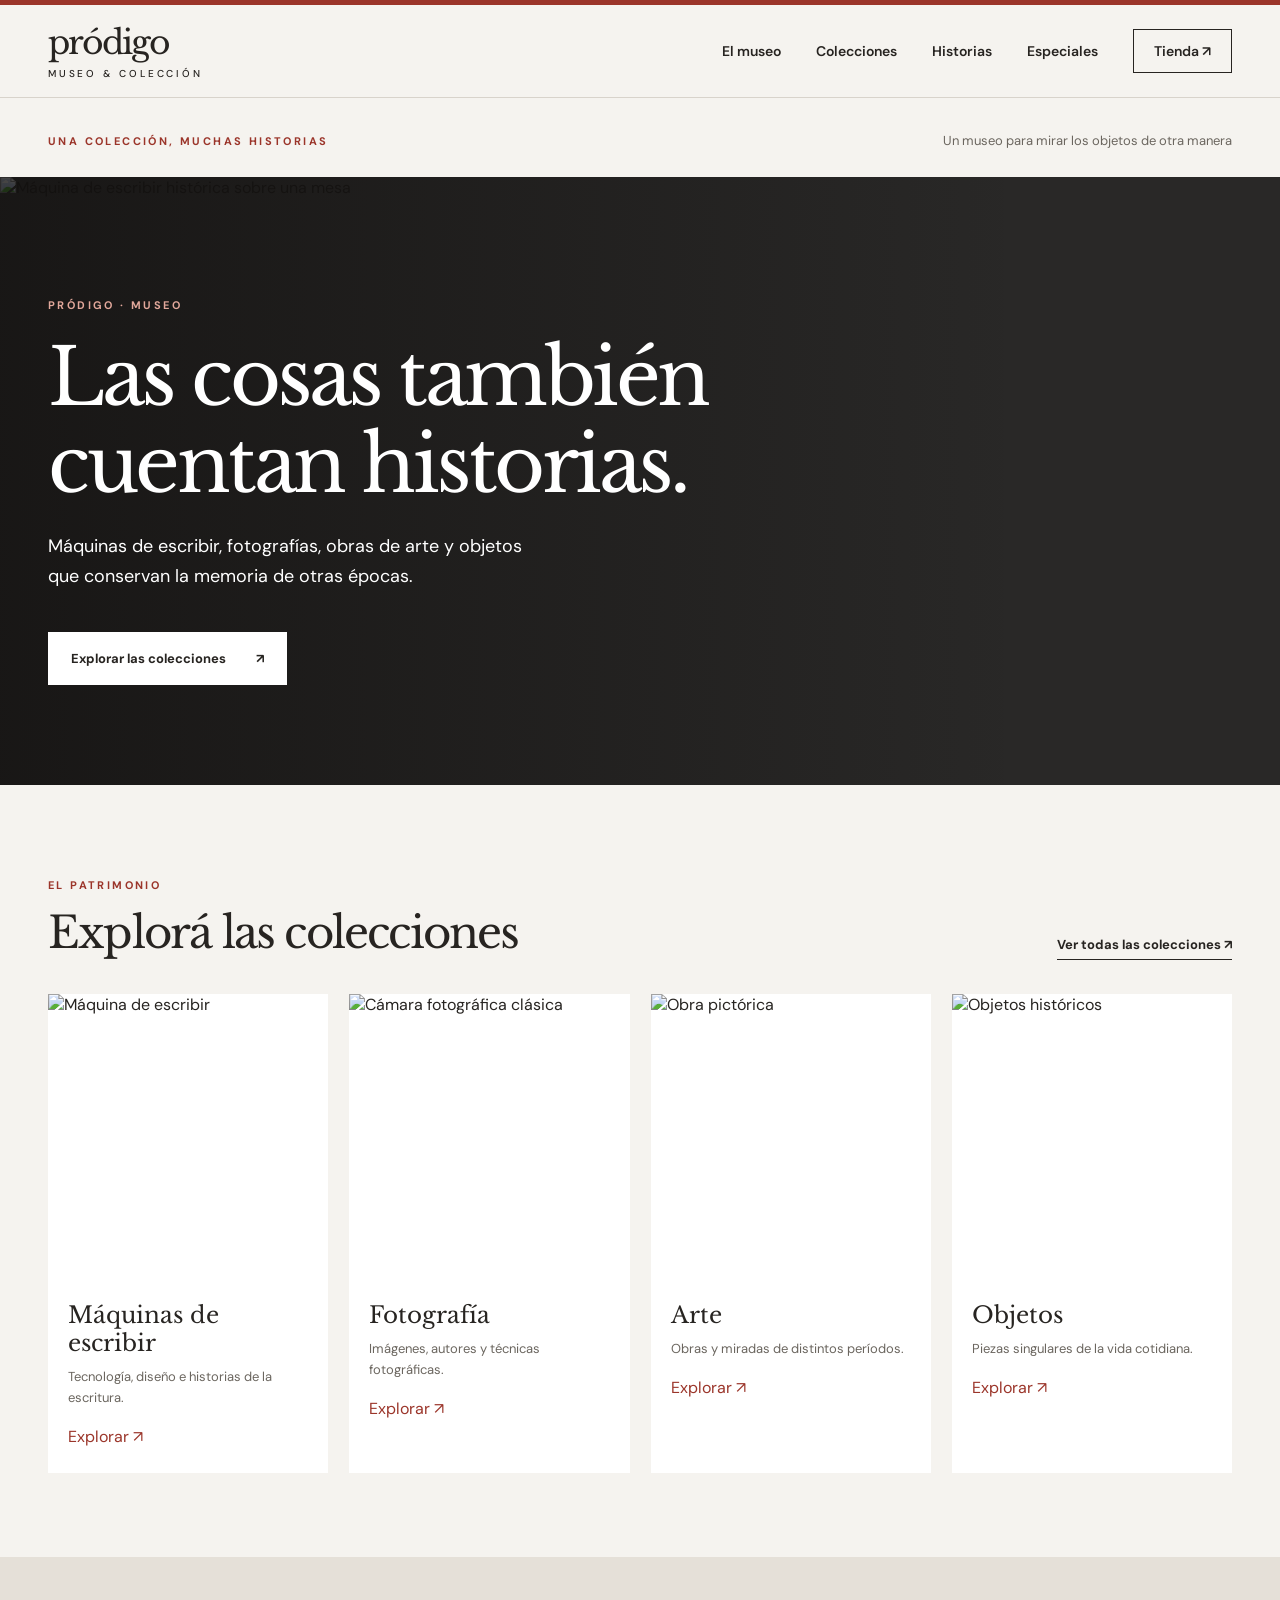
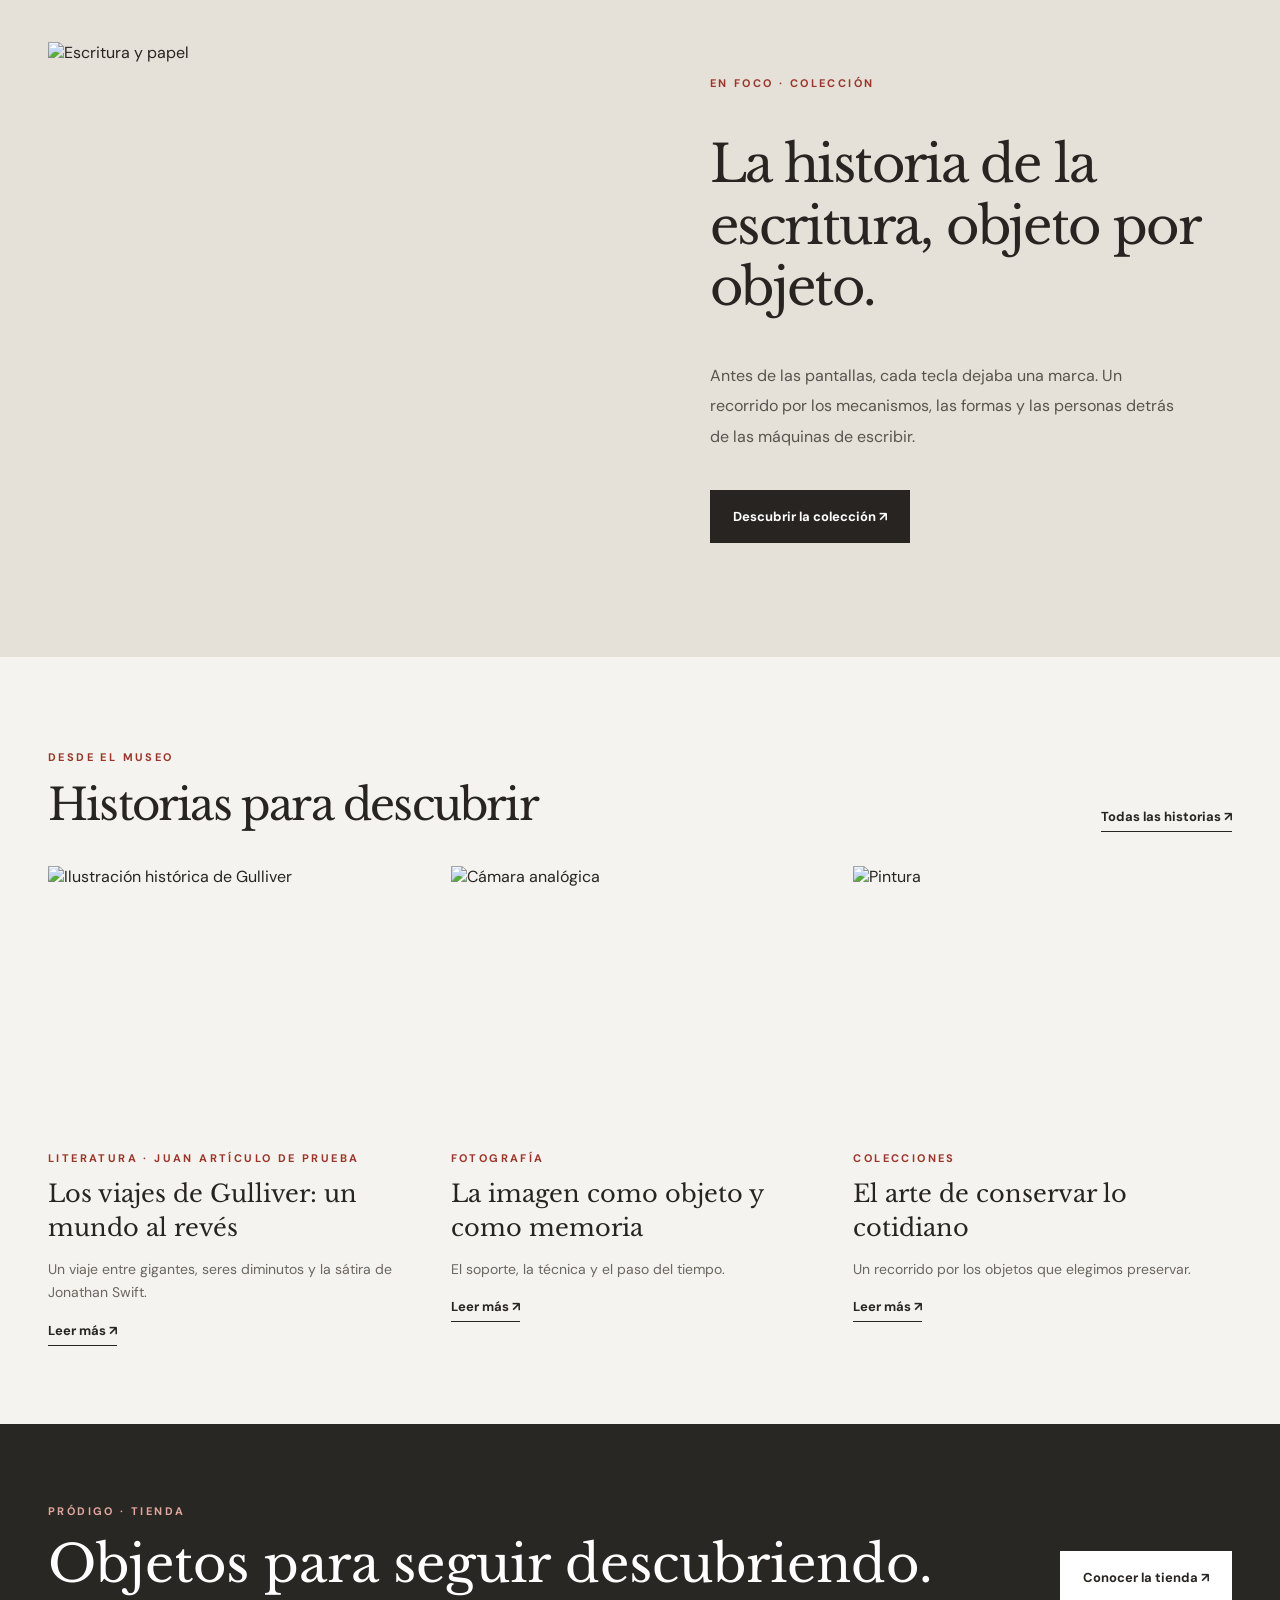
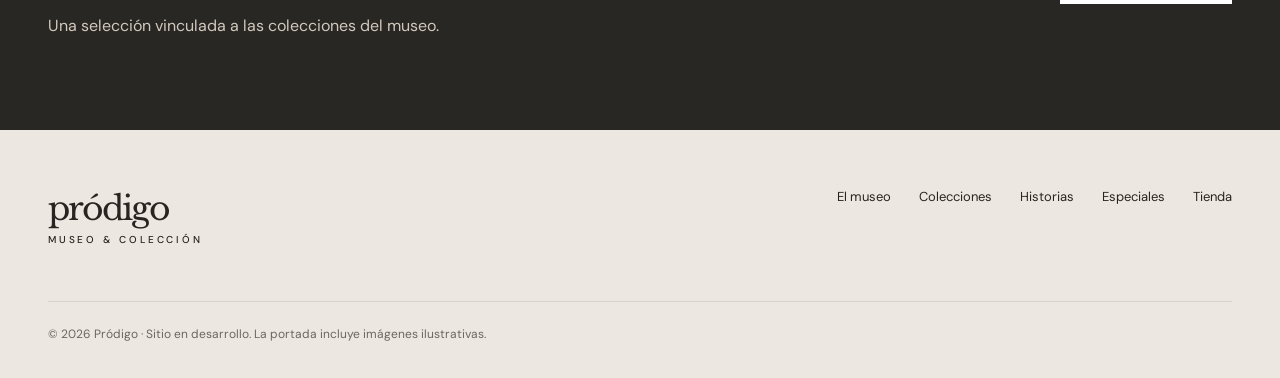
==== index.html @ c69a8c01 "Compactar Colecciones y agregar el modal de ficha" ====
<!doctype html>
<html lang="es"><head><meta charset="utf-8"><meta name="viewport" content="width=device-width, initial-scale=1"><title>Pródigo — Museo de objetos e historias</title><meta name="description" content="Pródigo. Un museo dedicado a las máquinas de escribir, la fotografía, el arte y los objetos."><link rel="preconnect" href="https://fonts.googleapis.com"><link rel="preconnect" href="https://fonts.gstatic.com" crossorigin><link href="https://fonts.googleapis.com/css2?family=DM+Sans:wght@400;500;600;700&family=Libre+Baskerville:ital,wght@0,400;0,700;1,400&display=swap" rel="stylesheet"><style>
:root{--ink:#272421;--paper:#f5f3ef;--white:#fff;--red:#9b352a;--line:#d8d3cb;--muted:#6b665f}*{box-sizing:border-box}html{scroll-behavior:smooth}body{margin:0;color:var(--ink);background:var(--paper);font-family:'DM Sans',Arial,sans-serif}button,a{font:inherit}a{color:inherit;text-decoration:none}button{cursor:pointer}img{display:block;width:100%;object-fit:cover}.topline{height:5px;background:var(--red)}header{position:sticky;top:0;background:rgba(245,243,239,.98);z-index:10;border-bottom:1px solid var(--line)}.head{max-width:1440px;margin:auto;display:flex;align-items:center;justify-content:space-between;min-height:92px;padding:0 48px;gap:28px}.brand{font-family:'Libre Baskerville',Georgia,serif;font-size:33px;letter-spacing:-2px;white-space:nowrap}.brand span{display:block;font:500 10px 'DM Sans',sans-serif;letter-spacing:2.8px;text-transform:uppercase;margin-top:4px}.nav{display:flex;gap:35px;align-items:center}.nav a{font-size:14px;font-weight:600}.nav a:hover,.textlink:hover{color:var(--red)}.nav .shop{border:1px solid var(--ink);padding:12px 20px}.menu{display:none;border:0;background:none;font-size:24px}.intro{max-width:1440px;margin:auto;padding:34px 48px 28px;display:flex;align-items:baseline;justify-content:space-between;gap:20px}.eyebrow{font-size:11px;font-weight:700;letter-spacing:2.4px;text-transform:uppercase;color:var(--red)}.intro p{margin:0;color:var(--muted);font-size:13px}.hero{position:relative;background:#292827;min-height:590px;overflow:hidden}.hero img{position:absolute;inset:0;height:100%;filter:brightness(.65);object-position:center 52%}.hero:after{content:'';position:absolute;inset:0;background:linear-gradient(90deg,rgba(15,13,12,.64),transparent 80%)}.hero-inner{position:relative;z-index:1;max-width:1440px;margin:auto;padding:116px 48px 100px;color:white}.hero h1{font:400 clamp(50px,6.1vw,94px)/1.12 'Libre Baskerville',Georgia,serif;letter-spacing:-3.5px;max-width:820px;margin:20px 0 22px}.hero p{font-size:18px;line-height:1.7;max-width:480px}.cta{display:inline-flex;gap:30px;align-items:center;border:0;background:var(--white);color:var(--ink);padding:18px 23px;margin-top:22px;font-size:13px;font-weight:700}.cta:hover{background:#e8ddd4}.container{max-width:1440px;margin:auto;padding:0 48px}.section{padding-top:88px;padding-bottom:84px}.heading{display:flex;align-items:end;justify-content:space-between;gap:24px;margin-bottom:34px}.heading h2{font:400 clamp(32px,3.4vw,51px)/1.25 'Libre Baskerville',Georgia,serif;letter-spacing:-1.8px;margin:12px 0 0}.textlink{border-bottom:1px solid;padding-bottom:6px;font-size:13px;font-weight:700;white-space:nowrap}.collections{display:grid;grid-template-columns:repeat(4,1fr);gap:21px}.tile{background:var(--white);transition:transform .2s}.tile:hover{transform:translateY(-5px)}.tile img{height:280px}.tile-body{padding:23px 20px 26px}.tile h3{font:400 23px 'Libre Baskerville',Georgia,serif;margin:4px 0 10px}.tile p{color:var(--muted);font-size:13px;line-height:1.6;margin:0}.arrow{display:inline-block;margin-top:17px;color:var(--red)}.feature{background:#e5e0d8;padding:85px 0}.feature-grid{display:grid;grid-template-columns:1.12fr 1fr;align-items:center;gap:clamp(35px,6vw,100px)}.feature-grid img{height:530px}.feature h2{font:400 clamp(36px,4vw,60px)/1.2 'Libre Baskerville',Georgia,serif;letter-spacing:-1.6px}.feature p{font-size:16px;line-height:1.9;color:#59534d;max-width:470px}.darkcta{background:var(--ink);color:white}.darkcta:hover{background:var(--red)}.stories{display:grid;grid-template-columns:repeat(3,1fr);gap:24px}.story img{height:265px}.story .eyebrow{margin-top:20px}.story h3{font:400 24px/1.38 'Libre Baskerville',Georgia,serif;margin:12px 0}.story p{color:var(--muted);font-size:14px;line-height:1.7}.store{background:#292723;color:white;padding:75px 0}.store-inner{display:flex;gap:40px;align-items:center;justify-content:space-between}.store h2{font:400 clamp(34px,4vw,54px) 'Libre Baskerville',Georgia,serif;margin:12px 0}.store p{color:#d1c9be;max-width:540px;line-height:1.7}.store .cta{margin:0;white-space:nowrap}footer{padding:58px 0 36px;background:#ece8e1}.footer-grid{display:flex;justify-content:space-between;gap:30px;border-bottom:1px solid var(--line);padding-bottom:55px}.footer-links{display:flex;gap:28px;flex-wrap:wrap;font-size:13px}.small{font-size:12px;color:var(--muted);padding-top:24px}.page{display:none}.page.active{display:block}.page-head{padding:75px 0 25px}.page-head h1{font:400 clamp(42px,5vw,70px) 'Libre Baskerville',Georgia,serif;margin:15px 0}.page-head p{max-width:720px;color:var(--muted);line-height:1.8}.filters{display:flex;gap:10px;flex-wrap:wrap;margin:28px 0}.filter{background:transparent;border:1px solid #aaa49b;padding:12px 17px;color:var(--ink);font-size:13px}.filter.active,.filter:hover{background:var(--ink);color:white}.listing{display:grid;grid-template-columns:repeat(3,1fr);gap:26px;margin-bottom:90px}.listing article{background:white}.listing img{height:280px}.listing .copy{padding:24px}.listing h3{font:400 25px 'Libre Baskerville',Georgia,serif}.listing p{font-size:14px;color:var(--muted);line-height:1.7}.placeholder{padding:50px 0 120px;max-width:760px}.placeholder h2{font:400 35px 'Libre Baskerville',Georgia,serif}#searchBar{padding:13px;border:1px solid var(--line);background:white;min-width:230px;font:inherit;font-size:13px}.hidden{display:none!important}
@media(max-width:950px){.head{padding:0 25px;min-height:78px}.menu{display:block}.nav{display:none;position:absolute;top:78px;left:0;right:0;background:var(--paper);padding:25px;flex-direction:column;align-items:flex-start;border-bottom:1px solid var(--line)}.nav.open{display:flex}.intro,.container{padding-left:25px;padding-right:25px}.hero-inner{padding:100px 25px}.collections{grid-template-columns:repeat(2,1fr)}.feature-grid{grid-template-columns:1fr}.feature-grid img{height:400px}.stories{grid-template-columns:repeat(2,1fr)}.listing{grid-template-columns:repeat(2,1fr)}}@media(max-width:600px){.brand{font-size:27px}.intro p{display:none}.hero{min-height:510px}.hero h1{font-size:45px;letter-spacing:-2px}.hero-inner{padding-top:90px}.hero p{font-size:15px}.section{padding-top:64px;padding-bottom:64px}.collections,.stories,.listing{grid-template-columns:1fr}.tile img{height:320px}.heading{align-items:flex-start;flex-direction:column}.feature{padding:55px 0}.store-inner,.footer-grid{flex-direction:column;align-items:flex-start}.store-inner{gap:5px}.store .cta{margin-top:12px}}

.catalog-filters{display:grid;grid-template-columns:repeat(auto-fit,minmax(min(100%,175px),1fr));gap:12px}
.catalog-filters label{font-size:13px;font-weight:700;min-width:0}
.catalog-filters select{display:block;width:100%;margin-top:5px}
.catalog-filters select,.catalog-tools button,#catalog-more{padding:8px 10px;background:var(--white);border:1px solid var(--line);color:var(--ink);font:inherit}
.catalog-tools{display:flex;flex-wrap:wrap;align-items:center;gap:12px;margin:12px 0}
.catalog-tools p{color:var(--muted)}
#catalog-more{margin-top:20px}

.nav a[aria-current="page"]{background:var(--red);color:var(--white);padding:10px 14px}
#collectionArea{padding:24px 0 42px}
.catalog-tools,.catalog-view{display:flex;flex-wrap:wrap;align-items:center;gap:10px 16px}
.catalog-tools{display:inline-flex;margin:10px 14px 10px 0}
.catalog-tools p{margin:0}
.catalog-view{display:inline-flex;margin:10px 0;font-size:13px}
.catalog-view select{padding:6px;background:var(--white);border:1px solid var(--line);color:var(--ink);font:inherit}
.catalog-grid{--thumb:190px;display:grid;grid-template-columns:repeat(auto-fill,minmax(min(100%,var(--thumb)),1fr));gap:12px}
.catalog-grid[data-size="small"]{--thumb:125px}
.catalog-grid[data-size="large"]{--thumb:285px}
.catalog-thumbnail{position:relative;display:grid;place-items:center;width:100%;aspect-ratio:1;padding:0;overflow:hidden;border:0;background:#eeeae4;color:var(--ink)}
.catalog-thumbnail img{height:100%;min-height:0;object-fit:contain}
.catalog-thumbnail-title{position:absolute;inset:auto 0 0;padding:9px;background:#272421;color:var(--white);opacity:0;overflow-wrap:anywhere}
.catalog-thumbnail:hover .catalog-thumbnail-title,.catalog-thumbnail:focus-visible .catalog-thumbnail-title{opacity:1}
.catalog-photo-missing{display:grid;place-items:center;min-height:120px;color:var(--muted);font-size:13px}
#catalog-detail{width:min(940px,calc(100% - 32px));max-height:90dvh;padding:0;border:1px solid var(--line);background:var(--paper);color:var(--ink)}
#catalog-detail::backdrop{background:#181613b8}
.catalog-detail-layout{display:grid;grid-template-columns:minmax(0,1.5fr) minmax(0,1fr);align-items:start}
#catalog-detail-photo{background:#eeeae4}
#catalog-detail-photo img{max-height:82dvh;object-fit:contain}
.catalog-detail-body{padding:16px 24px 24px;overflow-wrap:anywhere}
.catalog-detail-body form{text-align:right}
.catalog-detail-body button{min-width:40px;min-height:40px;background:var(--white);border:1px solid var(--line);font-size:22px}
.catalog-detail-body h2{font:400 24px/1.3 'Libre Baskerville',Georgia,serif}
#catalog-detail-fields{display:grid;grid-template-columns:minmax(0,1fr) minmax(0,1fr);gap:8px 12px;font-size:14px}
#catalog-detail-fields dt{color:var(--muted)}
#catalog-detail-fields dd{margin:0}
@media(max-width:600px){
  .catalog-grid{--thumb:130px}
  .catalog-grid[data-size="small"]{--thumb:85px}
  .catalog-grid[data-size="large"]{--thumb:210px}
  .catalog-detail-layout{grid-template-columns:1fr}
  .catalog-detail-body{grid-row:1;padding:10px 16px}
}
</style></head><body><div class="topline"></div><header><div class="head"><a href="#inicio" class="brand">pródigo<span>Museo & colección</span></a><button class="menu" id="menu" aria-label="Abrir menú" aria-expanded="false">☰</button><nav class="nav" id="nav"><a href="#museo">El museo</a><a href="#colecciones">Colecciones</a><a href="historias/gulliver.html">Historias</a><a href="#especiales">Especiales</a><a href="#tienda" class="shop">Tienda ↗</a></nav></div></header>
<main>
<div id="home" class="page active"><div class="intro"><span class="eyebrow">Una colección, muchas historias</span><p>Un museo para mirar los objetos de otra manera</p></div><section class="hero"><img src="https://images.unsplash.com/photo-1542026207-23e3e3e85244?w=1800&q=85" alt="Máquina de escribir histórica sobre una mesa"><div class="hero-inner"><span class="eyebrow" style="color:#e2a89b">Pródigo · Museo</span><h1>Las cosas también cuentan historias.</h1><p>Máquinas de escribir, fotografías, obras de arte y objetos que conservan la memoria de otras épocas.</p><a class="cta" href="#colecciones">Explorar las colecciones <span>↗</span></a></div></section>
<section class="container section"><div class="heading"><div><span class="eyebrow">El patrimonio</span><h2>Explorá las colecciones</h2></div><a href="#colecciones" class="textlink">Ver todas las colecciones ↗</a></div><div class="collections">
<a class="tile" href="#colecciones?tipo=Máquinas de escribir"><img src="https://images.unsplash.com/photo-1493663284031-b7e3aefcae8c?w=700&q=85" alt="Máquina de escribir"><div class="tile-body"><h3>Máquinas de escribir</h3><p>Tecnología, diseño e historias de la escritura.</p><span class="arrow">Explorar ↗</span></div></a>
<a class="tile" href="colecciones/fotografia.html"><img src="https://images.unsplash.com/photo-1516035069371-29a1b244cc32?w=700&q=85" alt="Cámara fotográfica clásica"><div class="tile-body"><h3>Fotografía</h3><p>Imágenes, autores y técnicas fotográficas.</p><span class="arrow">Explorar ↗</span></div></a>
<a class="tile" href="#colecciones?tipo=Arte"><img src="https://images.unsplash.com/photo-1579783902614-a3fb3927b6a5?w=700&q=85" alt="Obra pictórica en exhibición"><div class="tile-body"><h3>Arte</h3><p>Obras y miradas de distintos períodos.</p><span class="arrow">Explorar ↗</span></div></a>
<a class="tile" href="#colecciones"><img src="https://images.unsplash.com/photo-1490312278390-ab64016e0aa9?w=700&q=85" alt="Objetos históricos"><div class="tile-body"><h3>Objetos</h3><p>Piezas singulares de la vida cotidiana.</p><span class="arrow">Explorar ↗</span></div></a>
</div></section>
<section class="feature"><div class="container feature-grid"><img src="https://images.unsplash.com/photo-1455390582262-044cdead277a?w=1100&q=85" alt="Escritura y papel"><div><span class="eyebrow">En foco · Colección</span><h2>La historia de la escritura, objeto por objeto.</h2><p>Antes de las pantallas, cada tecla dejaba una marca. Un recorrido por los mecanismos, las formas y las personas detrás de las máquinas de escribir.</p><a class="cta darkcta" href="#colecciones?tipo=Máquinas de escribir">Descubrir la colección ↗</a></div></div></section>
<section class="container section"><div class="heading"><div><span class="eyebrow">Desde el museo</span><h2>Historias para descubrir</h2></div><a href="historias/gulliver.html" class="textlink">Todas las historias ↗</a></div><div class="stories">
<a href="historias/gulliver.html"><article class="story"><img src="https://commons.wikimedia.org/wiki/Special:FilePath/Gulliver_alternate_frontispice.jpg?width=800" alt="Papel y escritura"><div class="eyebrow">Literatura · Juan Artículo de Prueba</div><h3>Los viajes de Gulliver: un mundo al revés</h3><p>Un viaje entre gigantes, seres diminutos y la sátira de Jonathan Swift.</p><span class="textlink">Leer más ↗</span></article></a>
<a href="historias/gulliver.html"><article class="story"><img src="https://images.unsplash.com/photo-1516035069371-29a1b244cc32?w=800&q=85" alt="Cámara analógica"><div class="eyebrow">Fotografía</div><h3>La imagen como objeto y como memoria</h3><p>El soporte, la técnica y el paso del tiempo.</p><span class="textlink">Leer más ↗</span></article></a>
<a href="historias/gulliver.html"><article class="story"><img src="https://images.unsplash.com/photo-1579783902614-a3fb3927b6a5?w=800&q=85" alt="Pintura"><div class="eyebrow">Colecciones</div><h3>El arte de conservar lo cotidiano</h3><p>Un recorrido por los objetos que elegimos preservar.</p><span class="textlink">Leer más ↗</span></article></a>
</div></section><section class="store"><div class="container store-inner"><div><span class="eyebrow" style="color:#e0a89e">Pródigo · Tienda</span><h2>Objetos para seguir descubriendo.</h2><p>Una selección vinculada a las colecciones del museo.</p></div><a href="#tienda" class="cta">Conocer la tienda ↗</a></div></section></div>
<div id="secondary" class="page"><div class="container"><div class="page-head" id="sectionHeading"><span class="eyebrow" id="sectionTag">Pródigo · Museo</span><h1 id="sectionTitle">Colecciones</h1><p id="sectionIntro"></p></div><div id="collectionArea">
<div class="catalog-filters" id="catalog-filters" aria-label="Filtros del catálogo"></div>
<div class="catalog-tools"><p id="catalog-status" role="status"></p><button id="catalog-clear" type="button" hidden>Limpiar filtros</button><button id="catalog-retry" type="button" hidden>Reintentar</button></div>
<div class="catalog-view">
<label>Miniaturas <select id="catalog-size"><option value="small">Chicas</option><option value="medium" selected>Medianas</option><option value="large">Grandes</option></select></label>
<label>Orden <select id="catalog-order"><option value="newest">Más recientes primero</option><option value="oldest">Más antiguas primero</option></select></label>
</div>
<div class="catalog-grid" id="listing" data-size="medium"></div><button id="catalog-more" type="button" hidden>Ver más piezas</button>
<dialog id="catalog-detail" aria-labelledby="catalog-detail-title">
<div class="catalog-detail-layout">
<div id="catalog-detail-photo"></div>
<div class="catalog-detail-body">
<form method="dialog"><button type="submit" aria-label="Cerrar ficha" autofocus>×</button></form>
<h2 id="catalog-detail-title"></h2>
<dl id="catalog-detail-fields"></dl>
</div>
</div>
</dialog>
</div><div id="genericArea" class="placeholder hidden"><h2 id="genericTitle"></h2><p id="genericDescription"></p></div></div></div>
</main><footer><div class="container"><div class="footer-grid"><a href="#inicio" class="brand">pródigo<span>Museo & colección</span></a><div class="footer-links"><a href="#museo">El museo</a><a href="#colecciones">Colecciones</a><a href="historias/gulliver.html">Historias</a><a href="#especiales">Especiales</a><a href="#tienda">Tienda</a></div></div><div class="small">© <span id="year"></span> Pródigo · Sitio en desarrollo. La portada incluye imágenes ilustrativas.</div></div></footer>
<script>
const copy={museo:['El museo','Pródigo reúne objetos, imágenes e historias. Un espacio dedicado a investigar, conservar y compartir la cultura material.','Estamos preparando esta sección institucional.'],historias:['Historias','Artículos, investigaciones y relatos sobre las piezas y sus contextos.','Próximamente se publicarán artículos del museo.'],especiales:['Especiales','Exhibiciones digitales y recorridos temáticos por las colecciones.','Este espacio estará destinado a muestras y proyectos especiales.'],tienda:['Tienda','Objetos, publicaciones y piezas seleccionadas.','La tienda se integrará aquí cuando su catálogo esté disponible.']};
function render(){let route=(location.hash.slice(1)||'inicio').split('?')[0];route=Object.hasOwn(copy,route)||route==='colecciones'?route:'inicio';document.getElementById('home').classList.toggle('active',route==='inicio');document.getElementById('secondary').classList.toggle('active',route!=='inicio');document.getElementById('nav').classList.remove('open');document.getElementById('menu').setAttribute('aria-expanded','false');const collection=route==='colecciones';const collectionLink=document.querySelector('#nav a[href="#colecciones"]');if(collection)collectionLink.setAttribute('aria-current','page');else collectionLink.removeAttribute('aria-current');document.getElementById('sectionHeading').classList.toggle('hidden',collection);if(route!=='inicio'){document.getElementById('sectionTitle').textContent=collection?'Colecciones':copy[route][0];document.getElementById('sectionIntro').textContent=collection?'':copy[route][1];document.getElementById('collectionArea').classList.toggle('hidden',!collection);document.getElementById('genericArea').classList.toggle('hidden',collection);if(!collection){document.getElementById('genericTitle').textContent=copy[route][0];document.getElementById('genericDescription').textContent=copy[route][2];}}window.scrollTo(0,0)}window.addEventListener('hashchange',render);document.getElementById('menu').addEventListener('click',()=>{const n=document.getElementById('nav');n.classList.toggle('open');document.getElementById('menu').setAttribute('aria-expanded',n.classList.contains('open'))});document.getElementById('year').textContent=new Date().getFullYear();render();
</script><script src="js/home-content.js" defer></script><script type="module" src="js/museum-catalog.js"></script></body></html>
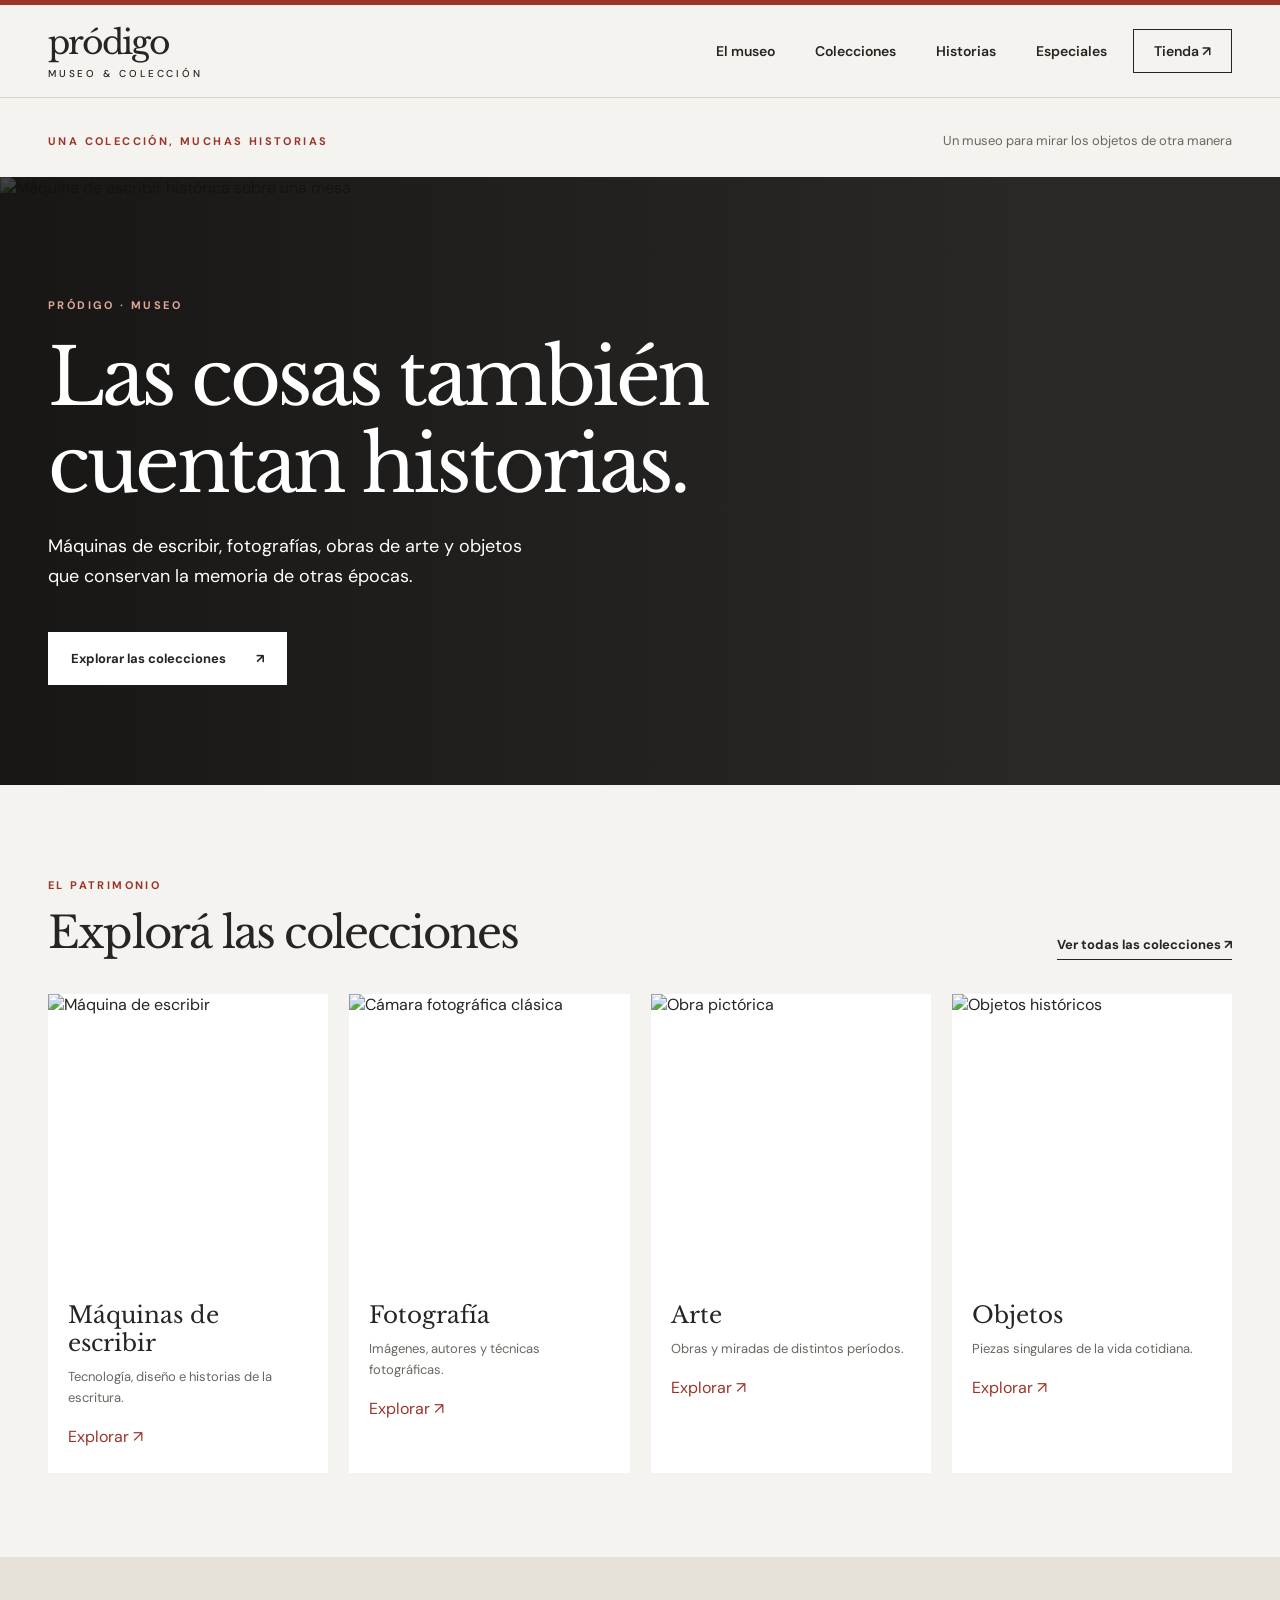
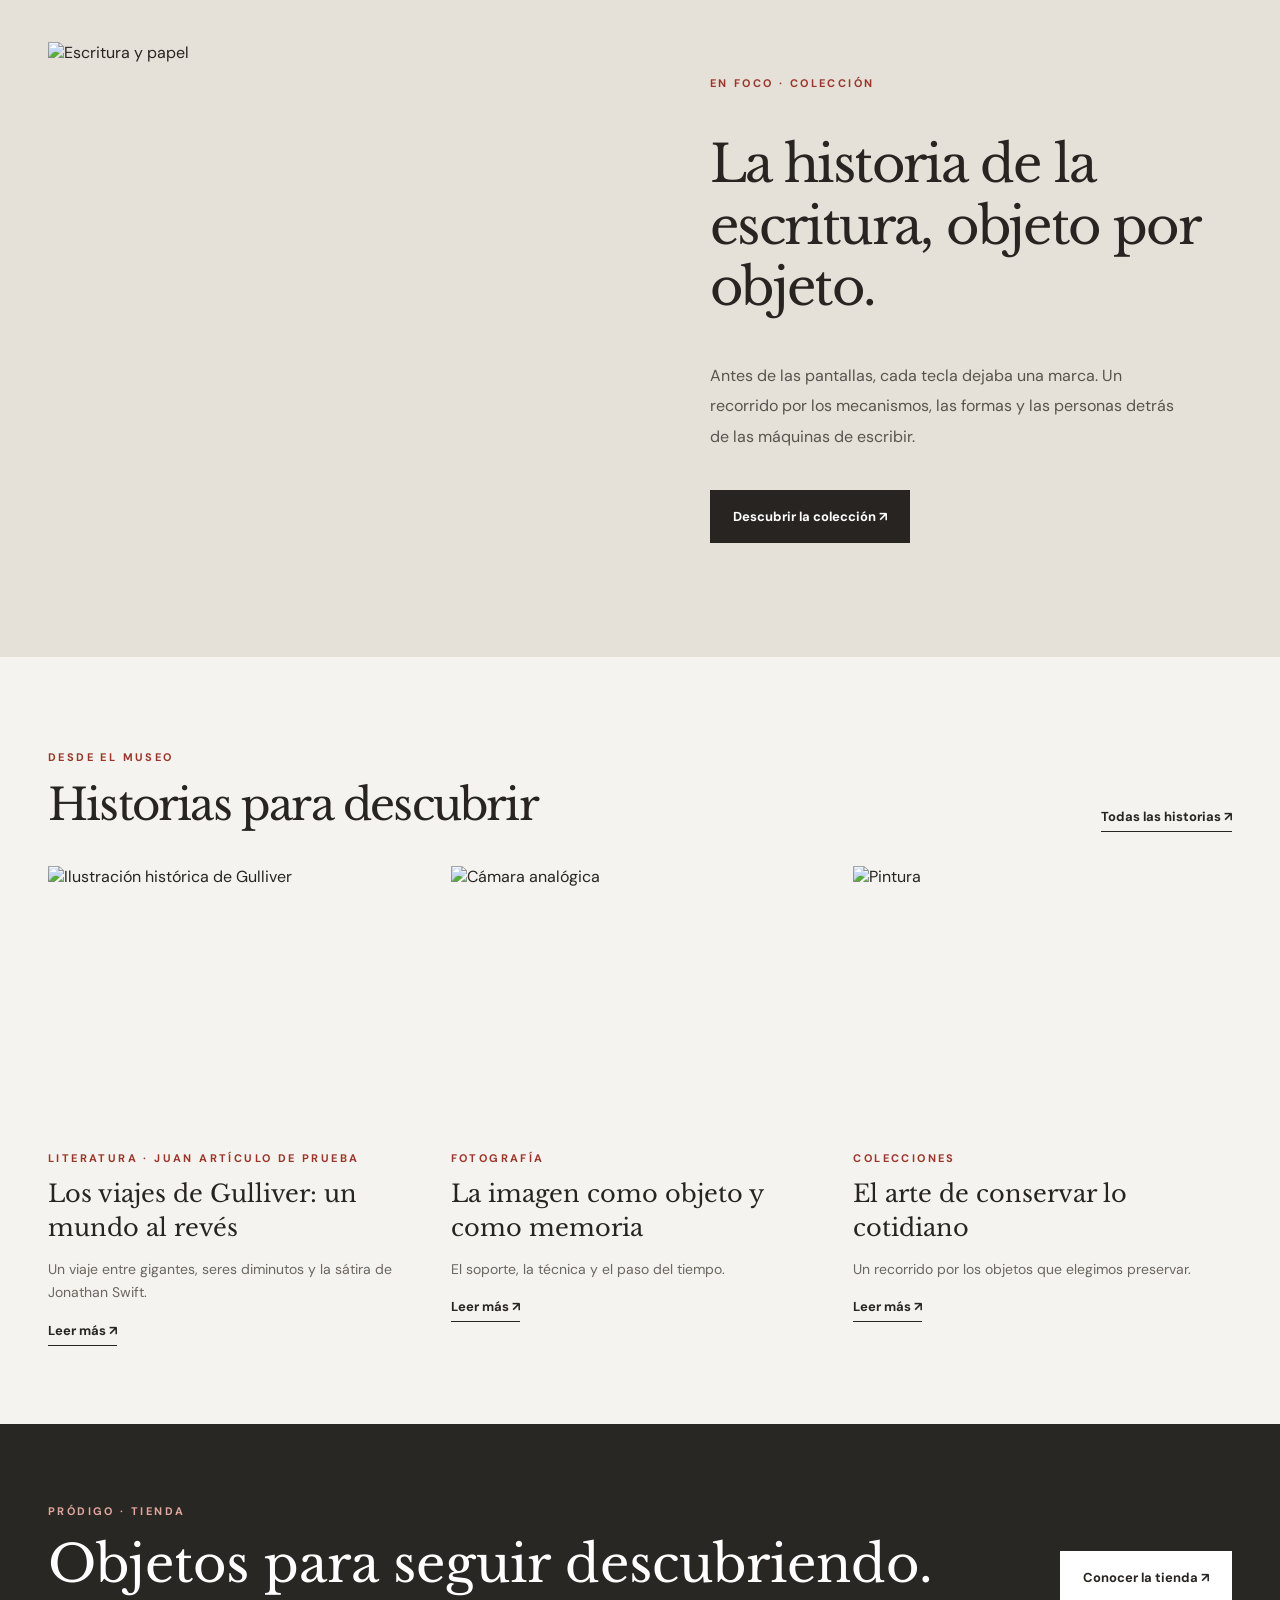
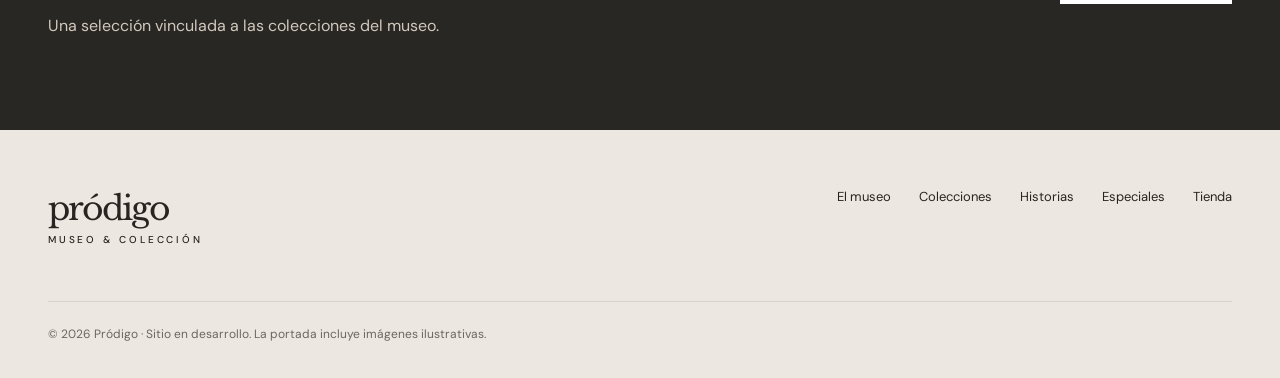
==== commit 75173704: "Unificar la barra superior y simplificar las secciones" ====
--- a/index.html
+++ b/index.html
@@ -1,7 +1,7 @@
 <!doctype html>
 <html lang="es"><head><meta charset="utf-8"><meta name="viewport" content="width=device-width, initial-scale=1"><title>Pródigo — Museo de objetos e historias</title><meta name="description" content="Pródigo. Un museo dedicado a las máquinas de escribir, la fotografía, el arte y los objetos."><link rel="preconnect" href="https://fonts.googleapis.com"><link rel="preconnect" href="https://fonts.gstatic.com" crossorigin><link href="https://fonts.googleapis.com/css2?family=DM+Sans:wght@400;500;600;700&family=Libre+Baskerville:ital,wght@0,400;0,700;1,400&display=swap" rel="stylesheet"><style>
-:root{--ink:#272421;--paper:#f5f3ef;--white:#fff;--red:#9b352a;--line:#d8d3cb;--muted:#6b665f}*{box-sizing:border-box}html{scroll-behavior:smooth}body{margin:0;color:var(--ink);background:var(--paper);font-family:'DM Sans',Arial,sans-serif}button,a{font:inherit}a{color:inherit;text-decoration:none}button{cursor:pointer}img{display:block;width:100%;object-fit:cover}.topline{height:5px;background:var(--red)}header{position:sticky;top:0;background:rgba(245,243,239,.98);z-index:10;border-bottom:1px solid var(--line)}.head{max-width:1440px;margin:auto;display:flex;align-items:center;justify-content:space-between;min-height:92px;padding:0 48px;gap:28px}.brand{font-family:'Libre Baskerville',Georgia,serif;font-size:33px;letter-spacing:-2px;white-space:nowrap}.brand span{display:block;font:500 10px 'DM Sans',sans-serif;letter-spacing:2.8px;text-transform:uppercase;margin-top:4px}.nav{display:flex;gap:35px;align-items:center}.nav a{font-size:14px;font-weight:600}.nav a:hover,.textlink:hover{color:var(--red)}.nav .shop{border:1px solid var(--ink);padding:12px 20px}.menu{display:none;border:0;background:none;font-size:24px}.intro{max-width:1440px;margin:auto;padding:34px 48px 28px;display:flex;align-items:baseline;justify-content:space-between;gap:20px}.eyebrow{font-size:11px;font-weight:700;letter-spacing:2.4px;text-transform:uppercase;color:var(--red)}.intro p{margin:0;color:var(--muted);font-size:13px}.hero{position:relative;background:#292827;min-height:590px;overflow:hidden}.hero img{position:absolute;inset:0;height:100%;filter:brightness(.65);object-position:center 52%}.hero:after{content:'';position:absolute;inset:0;background:linear-gradient(90deg,rgba(15,13,12,.64),transparent 80%)}.hero-inner{position:relative;z-index:1;max-width:1440px;margin:auto;padding:116px 48px 100px;color:white}.hero h1{font:400 clamp(50px,6.1vw,94px)/1.12 'Libre Baskerville',Georgia,serif;letter-spacing:-3.5px;max-width:820px;margin:20px 0 22px}.hero p{font-size:18px;line-height:1.7;max-width:480px}.cta{display:inline-flex;gap:30px;align-items:center;border:0;background:var(--white);color:var(--ink);padding:18px 23px;margin-top:22px;font-size:13px;font-weight:700}.cta:hover{background:#e8ddd4}.container{max-width:1440px;margin:auto;padding:0 48px}.section{padding-top:88px;padding-bottom:84px}.heading{display:flex;align-items:end;justify-content:space-between;gap:24px;margin-bottom:34px}.heading h2{font:400 clamp(32px,3.4vw,51px)/1.25 'Libre Baskerville',Georgia,serif;letter-spacing:-1.8px;margin:12px 0 0}.textlink{border-bottom:1px solid;padding-bottom:6px;font-size:13px;font-weight:700;white-space:nowrap}.collections{display:grid;grid-template-columns:repeat(4,1fr);gap:21px}.tile{background:var(--white);transition:transform .2s}.tile:hover{transform:translateY(-5px)}.tile img{height:280px}.tile-body{padding:23px 20px 26px}.tile h3{font:400 23px 'Libre Baskerville',Georgia,serif;margin:4px 0 10px}.tile p{color:var(--muted);font-size:13px;line-height:1.6;margin:0}.arrow{display:inline-block;margin-top:17px;color:var(--red)}.feature{background:#e5e0d8;padding:85px 0}.feature-grid{display:grid;grid-template-columns:1.12fr 1fr;align-items:center;gap:clamp(35px,6vw,100px)}.feature-grid img{height:530px}.feature h2{font:400 clamp(36px,4vw,60px)/1.2 'Libre Baskerville',Georgia,serif;letter-spacing:-1.6px}.feature p{font-size:16px;line-height:1.9;color:#59534d;max-width:470px}.darkcta{background:var(--ink);color:white}.darkcta:hover{background:var(--red)}.stories{display:grid;grid-template-columns:repeat(3,1fr);gap:24px}.story img{height:265px}.story .eyebrow{margin-top:20px}.story h3{font:400 24px/1.38 'Libre Baskerville',Georgia,serif;margin:12px 0}.story p{color:var(--muted);font-size:14px;line-height:1.7}.store{background:#292723;color:white;padding:75px 0}.store-inner{display:flex;gap:40px;align-items:center;justify-content:space-between}.store h2{font:400 clamp(34px,4vw,54px) 'Libre Baskerville',Georgia,serif;margin:12px 0}.store p{color:#d1c9be;max-width:540px;line-height:1.7}.store .cta{margin:0;white-space:nowrap}footer{padding:58px 0 36px;background:#ece8e1}.footer-grid{display:flex;justify-content:space-between;gap:30px;border-bottom:1px solid var(--line);padding-bottom:55px}.footer-links{display:flex;gap:28px;flex-wrap:wrap;font-size:13px}.small{font-size:12px;color:var(--muted);padding-top:24px}.page{display:none}.page.active{display:block}.page-head{padding:75px 0 25px}.page-head h1{font:400 clamp(42px,5vw,70px) 'Libre Baskerville',Georgia,serif;margin:15px 0}.page-head p{max-width:720px;color:var(--muted);line-height:1.8}.filters{display:flex;gap:10px;flex-wrap:wrap;margin:28px 0}.filter{background:transparent;border:1px solid #aaa49b;padding:12px 17px;color:var(--ink);font-size:13px}.filter.active,.filter:hover{background:var(--ink);color:white}.listing{display:grid;grid-template-columns:repeat(3,1fr);gap:26px;margin-bottom:90px}.listing article{background:white}.listing img{height:280px}.listing .copy{padding:24px}.listing h3{font:400 25px 'Libre Baskerville',Georgia,serif}.listing p{font-size:14px;color:var(--muted);line-height:1.7}.placeholder{padding:50px 0 120px;max-width:760px}.placeholder h2{font:400 35px 'Libre Baskerville',Georgia,serif}#searchBar{padding:13px;border:1px solid var(--line);background:white;min-width:230px;font:inherit;font-size:13px}.hidden{display:none!important}
-@media(max-width:950px){.head{padding:0 25px;min-height:78px}.menu{display:block}.nav{display:none;position:absolute;top:78px;left:0;right:0;background:var(--paper);padding:25px;flex-direction:column;align-items:flex-start;border-bottom:1px solid var(--line)}.nav.open{display:flex}.intro,.container{padding-left:25px;padding-right:25px}.hero-inner{padding:100px 25px}.collections{grid-template-columns:repeat(2,1fr)}.feature-grid{grid-template-columns:1fr}.feature-grid img{height:400px}.stories{grid-template-columns:repeat(2,1fr)}.listing{grid-template-columns:repeat(2,1fr)}}@media(max-width:600px){.brand{font-size:27px}.intro p{display:none}.hero{min-height:510px}.hero h1{font-size:45px;letter-spacing:-2px}.hero-inner{padding-top:90px}.hero p{font-size:15px}.section{padding-top:64px;padding-bottom:64px}.collections,.stories,.listing{grid-template-columns:1fr}.tile img{height:320px}.heading{align-items:flex-start;flex-direction:column}.feature{padding:55px 0}.store-inner,.footer-grid{flex-direction:column;align-items:flex-start}.store-inner{gap:5px}.store .cta{margin-top:12px}}
+:root{--ink:#272421;--paper:#f5f3ef;--white:#fff;--red:#9b352a;--line:#d8d3cb;--muted:#6b665f}*{box-sizing:border-box}html{scroll-behavior:smooth}body{margin:0;color:var(--ink);background:var(--paper);font-family:'DM Sans',Arial,sans-serif}button,a{font:inherit}a{color:inherit;text-decoration:none}button{cursor:pointer}img{display:block;width:100%;object-fit:cover}.brand{font-family:'Libre Baskerville',Georgia,serif;font-size:33px;letter-spacing:-2px;white-space:nowrap}.brand span{display:block;font:500 10px 'DM Sans',sans-serif;letter-spacing:2.8px;text-transform:uppercase;margin-top:4px}.textlink:hover{color:var(--red)}.intro{max-width:1440px;margin:auto;padding:34px 48px 28px;display:flex;align-items:baseline;justify-content:space-between;gap:20px}.eyebrow{font-size:11px;font-weight:700;letter-spacing:2.4px;text-transform:uppercase;color:var(--red)}.intro p{margin:0;color:var(--muted);font-size:13px}.hero{position:relative;background:#292827;min-height:590px;overflow:hidden}.hero img{position:absolute;inset:0;height:100%;filter:brightness(.65);object-position:center 52%}.hero:after{content:'';position:absolute;inset:0;background:linear-gradient(90deg,rgba(15,13,12,.64),transparent 80%)}.hero-inner{position:relative;z-index:1;max-width:1440px;margin:auto;padding:116px 48px 100px;color:white}.hero h1{font:400 clamp(50px,6.1vw,94px)/1.12 'Libre Baskerville',Georgia,serif;letter-spacing:-3.5px;max-width:820px;margin:20px 0 22px}.hero p{font-size:18px;line-height:1.7;max-width:480px}.cta{display:inline-flex;gap:30px;align-items:center;border:0;background:var(--white);color:var(--ink);padding:18px 23px;margin-top:22px;font-size:13px;font-weight:700}.cta:hover{background:#e8ddd4}.container{max-width:1440px;margin:auto;padding:0 48px}.section{padding-top:88px;padding-bottom:84px}.heading{display:flex;align-items:end;justify-content:space-between;gap:24px;margin-bottom:34px}.heading h2{font:400 clamp(32px,3.4vw,51px)/1.25 'Libre Baskerville',Georgia,serif;letter-spacing:-1.8px;margin:12px 0 0}.textlink{border-bottom:1px solid;padding-bottom:6px;font-size:13px;font-weight:700;white-space:nowrap}.collections{display:grid;grid-template-columns:repeat(4,1fr);gap:21px}.tile{background:var(--white);transition:transform .2s}.tile:hover{transform:translateY(-5px)}.tile img{height:280px}.tile-body{padding:23px 20px 26px}.tile h3{font:400 23px 'Libre Baskerville',Georgia,serif;margin:4px 0 10px}.tile p{color:var(--muted);font-size:13px;line-height:1.6;margin:0}.arrow{display:inline-block;margin-top:17px;color:var(--red)}.feature{background:#e5e0d8;padding:85px 0}.feature-grid{display:grid;grid-template-columns:1.12fr 1fr;align-items:center;gap:clamp(35px,6vw,100px)}.feature-grid img{height:530px}.feature h2{font:400 clamp(36px,4vw,60px)/1.2 'Libre Baskerville',Georgia,serif;letter-spacing:-1.6px}.feature p{font-size:16px;line-height:1.9;color:#59534d;max-width:470px}.darkcta{background:var(--ink);color:white}.darkcta:hover{background:var(--red)}.stories{display:grid;grid-template-columns:repeat(3,1fr);gap:24px}.story img{height:265px}.story .eyebrow{margin-top:20px}.story h3{font:400 24px/1.38 'Libre Baskerville',Georgia,serif;margin:12px 0}.story p{color:var(--muted);font-size:14px;line-height:1.7}.store{background:#292723;color:white;padding:75px 0}.store-inner{display:flex;gap:40px;align-items:center;justify-content:space-between}.store h2{font:400 clamp(34px,4vw,54px) 'Libre Baskerville',Georgia,serif;margin:12px 0}.store p{color:#d1c9be;max-width:540px;line-height:1.7}.store .cta{margin:0;white-space:nowrap}footer{padding:58px 0 36px;background:#ece8e1}.footer-grid{display:flex;justify-content:space-between;gap:30px;border-bottom:1px solid var(--line);padding-bottom:55px}.footer-links{display:flex;gap:28px;flex-wrap:wrap;font-size:13px}.small{font-size:12px;color:var(--muted);padding-top:24px}.page{display:none}.page.active{display:block}.filters{display:flex;gap:10px;flex-wrap:wrap;margin:28px 0}.filter{background:transparent;border:1px solid #aaa49b;padding:12px 17px;color:var(--ink);font-size:13px}.filter.active,.filter:hover{background:var(--ink);color:white}.listing{display:grid;grid-template-columns:repeat(3,1fr);gap:26px;margin-bottom:90px}.listing article{background:white}.listing img{height:280px}.listing .copy{padding:24px}.listing h3{font:400 25px 'Libre Baskerville',Georgia,serif}.listing p{font-size:14px;color:var(--muted);line-height:1.7}.placeholder{padding:24px 0 42px;max-width:760px}.placeholder p{margin:0;color:var(--muted)}#searchBar{padding:13px;border:1px solid var(--line);background:white;min-width:230px;font:inherit;font-size:13px}.hidden{display:none!important}
+@media(max-width:950px){.intro,.container{padding-left:25px;padding-right:25px}.hero-inner{padding:100px 25px}.collections{grid-template-columns:repeat(2,1fr)}.feature-grid{grid-template-columns:1fr}.feature-grid img{height:400px}.stories{grid-template-columns:repeat(2,1fr)}.listing{grid-template-columns:repeat(2,1fr)}}@media(max-width:600px){.brand{font-size:27px}.intro p{display:none}.hero{min-height:510px}.hero h1{font-size:45px;letter-spacing:-2px}.hero-inner{padding-top:90px}.hero p{font-size:15px}.section{padding-top:64px;padding-bottom:64px}.collections,.stories,.listing{grid-template-columns:1fr}.tile img{height:320px}.heading{align-items:flex-start;flex-direction:column}.feature{padding:55px 0}.store-inner,.footer-grid{flex-direction:column;align-items:flex-start}.store-inner{gap:5px}.store .cta{margin-top:12px}}
 
 .catalog-filters{display:grid;grid-template-columns:repeat(auto-fit,minmax(min(100%,175px),1fr));gap:12px}
 .catalog-filters label{font-size:13px;font-weight:700;min-width:0}
@@ -11,7 +11,7 @@
 .catalog-tools p{color:var(--muted)}
 #catalog-more{margin-top:20px}
 
-.nav a[aria-current="page"]{background:var(--red);color:var(--white);padding:10px 14px}
+
 #collectionArea{padding:24px 0 42px}
 .catalog-tools,.catalog-view{display:flex;flex-wrap:wrap;align-items:center;gap:10px 16px}
 .catalog-tools{display:inline-flex;margin:10px 14px 10px 0}
@@ -45,7 +45,13 @@
   .catalog-detail-layout{grid-template-columns:1fr}
   .catalog-detail-body{grid-row:1;padding:10px 16px}
 }
-</style></head><body><div class="topline"></div><header><div class="head"><a href="#inicio" class="brand">pródigo<span>Museo & colección</span></a><button class="menu" id="menu" aria-label="Abrir menú" aria-expanded="false">☰</button><nav class="nav" id="nav"><a href="#museo">El museo</a><a href="#colecciones">Colecciones</a><a href="historias/gulliver.html">Historias</a><a href="#especiales">Especiales</a><a href="#tienda" class="shop">Tienda ↗</a></nav></div></header>
+</style><link rel="stylesheet" href="css/site-header.css"><script src="js/site-header.js" defer></script></head><body><div class="topline"></div><header class="site-header"><div class="head"><a href="#inicio" class="brand">pródigo<span>Museo & colección</span></a><button type="button" class="menu" id="menu" aria-label="Menú" aria-controls="nav" aria-expanded="false">☰</button><nav class="nav" id="nav" aria-label="Navegación principal">
+<a data-section="museo" href="#museo">El museo</a>
+<a data-section="colecciones" href="#colecciones">Colecciones</a>
+<a data-section="historias" href="historias/gulliver.html">Historias</a>
+<a data-section="especiales" href="#especiales">Especiales</a>
+<a data-section="tienda" href="#tienda" class="shop">Tienda ↗</a>
+</nav></div></header>
 <main>
 <div id="home" class="page active"><div class="intro"><span class="eyebrow">Una colección, muchas historias</span><p>Un museo para mirar los objetos de otra manera</p></div><section class="hero"><img src="https://images.unsplash.com/photo-1542026207-23e3e3e85244?w=1800&q=85" alt="Máquina de escribir histórica sobre una mesa"><div class="hero-inner"><span class="eyebrow" style="color:#e2a89b">Pródigo · Museo</span><h1>Las cosas también cuentan historias.</h1><p>Máquinas de escribir, fotografías, obras de arte y objetos que conservan la memoria de otras épocas.</p><a class="cta" href="#colecciones">Explorar las colecciones <span>↗</span></a></div></section>
 <section class="container section"><div class="heading"><div><span class="eyebrow">El patrimonio</span><h2>Explorá las colecciones</h2></div><a href="#colecciones" class="textlink">Ver todas las colecciones ↗</a></div><div class="collections">
@@ -60,7 +66,7 @@
 <a href="historias/gulliver.html"><article class="story"><img src="https://images.unsplash.com/photo-1516035069371-29a1b244cc32?w=800&q=85" alt="Cámara analógica"><div class="eyebrow">Fotografía</div><h3>La imagen como objeto y como memoria</h3><p>El soporte, la técnica y el paso del tiempo.</p><span class="textlink">Leer más ↗</span></article></a>
 <a href="historias/gulliver.html"><article class="story"><img src="https://images.unsplash.com/photo-1579783902614-a3fb3927b6a5?w=800&q=85" alt="Pintura"><div class="eyebrow">Colecciones</div><h3>El arte de conservar lo cotidiano</h3><p>Un recorrido por los objetos que elegimos preservar.</p><span class="textlink">Leer más ↗</span></article></a>
 </div></section><section class="store"><div class="container store-inner"><div><span class="eyebrow" style="color:#e0a89e">Pródigo · Tienda</span><h2>Objetos para seguir descubriendo.</h2><p>Una selección vinculada a las colecciones del museo.</p></div><a href="#tienda" class="cta">Conocer la tienda ↗</a></div></section></div>
-<div id="secondary" class="page"><div class="container"><div class="page-head" id="sectionHeading"><span class="eyebrow" id="sectionTag">Pródigo · Museo</span><h1 id="sectionTitle">Colecciones</h1><p id="sectionIntro"></p></div><div id="collectionArea">
+<div id="secondary" class="page"><div class="container"><div id="collectionArea">
 <div class="catalog-filters" id="catalog-filters" aria-label="Filtros del catálogo"></div>
 <div class="catalog-tools"><p id="catalog-status" role="status"></p><button id="catalog-clear" type="button" hidden>Limpiar filtros</button><button id="catalog-retry" type="button" hidden>Reintentar</button></div>
 <div class="catalog-view">
@@ -78,9 +84,31 @@
 </div>
 </div>
 </dialog>
-</div><div id="genericArea" class="placeholder hidden"><h2 id="genericTitle"></h2><p id="genericDescription"></p></div></div></div>
+</div><div id="genericArea" class="placeholder hidden"><p id="genericDescription"></p></div></div></div>
 </main><footer><div class="container"><div class="footer-grid"><a href="#inicio" class="brand">pródigo<span>Museo & colección</span></a><div class="footer-links"><a href="#museo">El museo</a><a href="#colecciones">Colecciones</a><a href="historias/gulliver.html">Historias</a><a href="#especiales">Especiales</a><a href="#tienda">Tienda</a></div></div><div class="small">© <span id="year"></span> Pródigo · Sitio en desarrollo. La portada incluye imágenes ilustrativas.</div></div></footer>
 <script>
-const copy={museo:['El museo','Pródigo reúne objetos, imágenes e historias. Un espacio dedicado a investigar, conservar y compartir la cultura material.','Estamos preparando esta sección institucional.'],historias:['Historias','Artículos, investigaciones y relatos sobre las piezas y sus contextos.','Próximamente se publicarán artículos del museo.'],especiales:['Especiales','Exhibiciones digitales y recorridos temáticos por las colecciones.','Este espacio estará destinado a muestras y proyectos especiales.'],tienda:['Tienda','Objetos, publicaciones y piezas seleccionadas.','La tienda se integrará aquí cuando su catálogo esté disponible.']};
-function render(){let route=(location.hash.slice(1)||'inicio').split('?')[0];route=Object.hasOwn(copy,route)||route==='colecciones'?route:'inicio';document.getElementById('home').classList.toggle('active',route==='inicio');document.getElementById('secondary').classList.toggle('active',route!=='inicio');document.getElementById('nav').classList.remove('open');document.getElementById('menu').setAttribute('aria-expanded','false');const collection=route==='colecciones';const collectionLink=document.querySelector('#nav a[href="#colecciones"]');if(collection)collectionLink.setAttribute('aria-current','page');else collectionLink.removeAttribute('aria-current');document.getElementById('sectionHeading').classList.toggle('hidden',collection);if(route!=='inicio'){document.getElementById('sectionTitle').textContent=collection?'Colecciones':copy[route][0];document.getElementById('sectionIntro').textContent=collection?'':copy[route][1];document.getElementById('collectionArea').classList.toggle('hidden',!collection);document.getElementById('genericArea').classList.toggle('hidden',collection);if(!collection){document.getElementById('genericTitle').textContent=copy[route][0];document.getElementById('genericDescription').textContent=copy[route][2];}}window.scrollTo(0,0)}window.addEventListener('hashchange',render);document.getElementById('menu').addEventListener('click',()=>{const n=document.getElementById('nav');n.classList.toggle('open');document.getElementById('menu').setAttribute('aria-expanded',n.classList.contains('open'))});document.getElementById('year').textContent=new Date().getFullYear();render();
-</script><script src="js/home-content.js" defer></script><script type="module" src="js/museum-catalog.js"></script></body></html>+const sectionMessages = {
+  museo: 'Estamos preparando esta sección institucional.',
+  historias: 'Próximamente se publicarán artículos del museo.',
+  especiales: 'Este espacio estará destinado a muestras y proyectos especiales.',
+  tienda: 'La tienda se integrará aquí cuando su catálogo esté disponible.'
+};
+function render() {
+  const requested = location.hash.slice(1).split('?')[0];
+  const collection = requested === 'colecciones';
+  const secondary = collection || Object.hasOwn(sectionMessages, requested);
+  document.getElementById('home').classList.toggle('active', !secondary);
+  document.getElementById('secondary').classList.toggle('active', secondary);
+  for (const link of document.querySelectorAll('#nav [data-section]')) {
+    if (link.dataset.section === requested) link.setAttribute('aria-current', 'page');
+    else link.removeAttribute('aria-current');
+  }
+  document.getElementById('collectionArea').classList.toggle('hidden', !collection);
+  document.getElementById('genericArea').classList.toggle('hidden', !secondary || collection);
+  document.getElementById('genericDescription').textContent = secondary && !collection ? sectionMessages[requested] : '';
+  window.scrollTo(0, 0);
+}
+window.addEventListener('hashchange', render);
+document.getElementById('year').textContent = new Date().getFullYear();
+render();
+</script><script src="js/home-content.js" defer></script><script type="module" src="js/museum-catalog.js?v=2"></script></body></html>
--- a/css/site-header.css
+++ b/css/site-header.css
@@ -0,0 +1,19 @@
+.topline{height:5px;background:#9b352a}
+.site-header{position:sticky;top:0;z-index:10;border-bottom:1px solid #d8d3cb;background:rgba(245,243,239,.98)}
+.site-header .head{max-width:1440px;margin:auto;display:flex;align-items:center;justify-content:space-between;min-height:92px;padding:0 48px;gap:28px}
+.site-header .brand{font-family:'Libre Baskerville',Georgia,serif;font-size:33px;letter-spacing:-2px;white-space:nowrap}
+.site-header .brand span{display:block;font:500 10px 'DM Sans',sans-serif;letter-spacing:2.8px;text-transform:uppercase;margin-top:4px}
+.site-header a{color:inherit;text-decoration:none}
+.site-header .nav{display:flex;gap:12px;align-items:center}
+.site-header .nav a{font-size:14px;font-weight:600;padding:10px 14px;white-space:nowrap}
+.site-header .nav a:hover{color:#9b352a}
+.site-header .nav .shop{border:1px solid #272421;padding:12px 20px}
+.site-header .nav a[aria-current="page"]{background:#9b352a;border-color:#9b352a;color:#fff}
+.site-header .menu{display:none;border:0;background:none;color:inherit;font:inherit;font-size:24px;cursor:pointer}
+@media(max-width:950px){
+  .site-header .head{padding:0 25px;min-height:78px}
+  .site-header .menu{display:block}
+  .site-header .nav{display:none;position:absolute;top:100%;left:0;right:0;background:#f5f3ef;padding:16px 25px;flex-direction:column;align-items:flex-start;border-bottom:1px solid #d8d3cb;gap:4px}
+  .site-header .nav.open{display:flex}
+}
+@media(max-width:600px){.site-header .brand{font-size:27px}}
